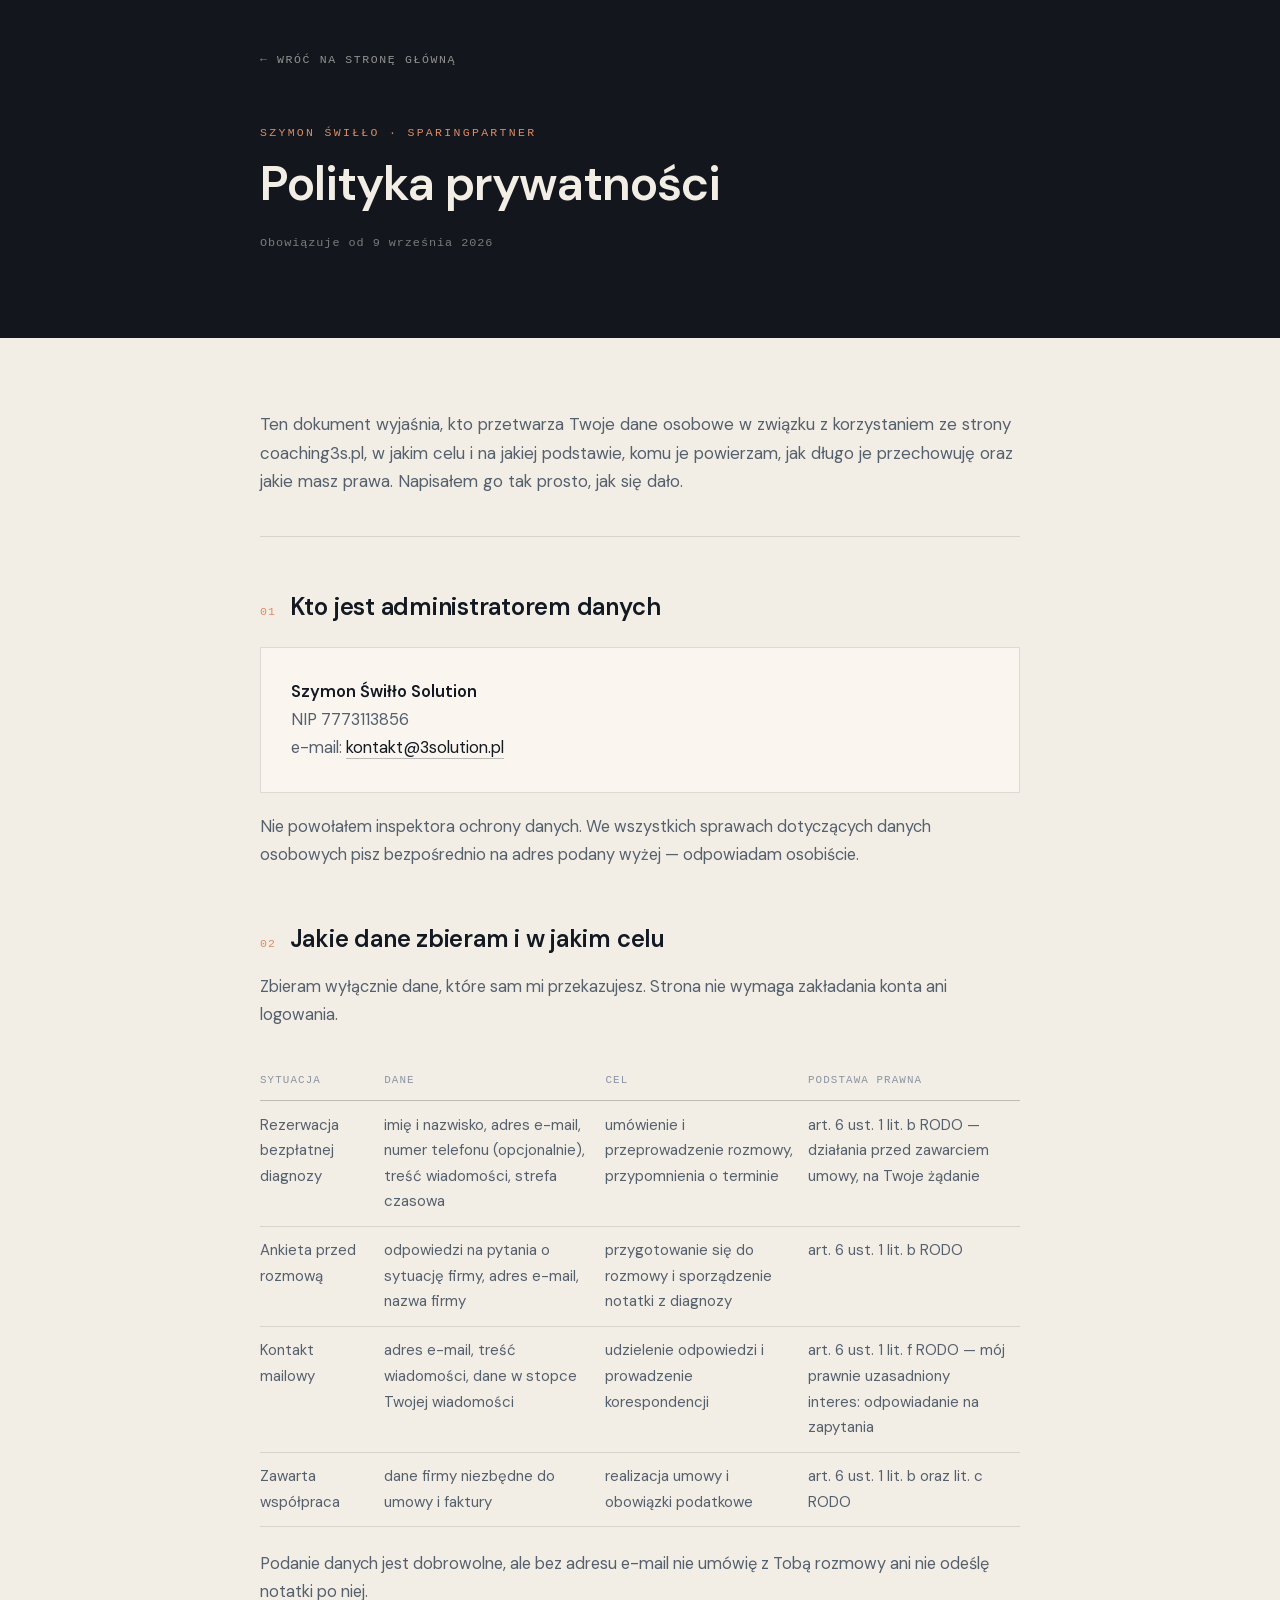
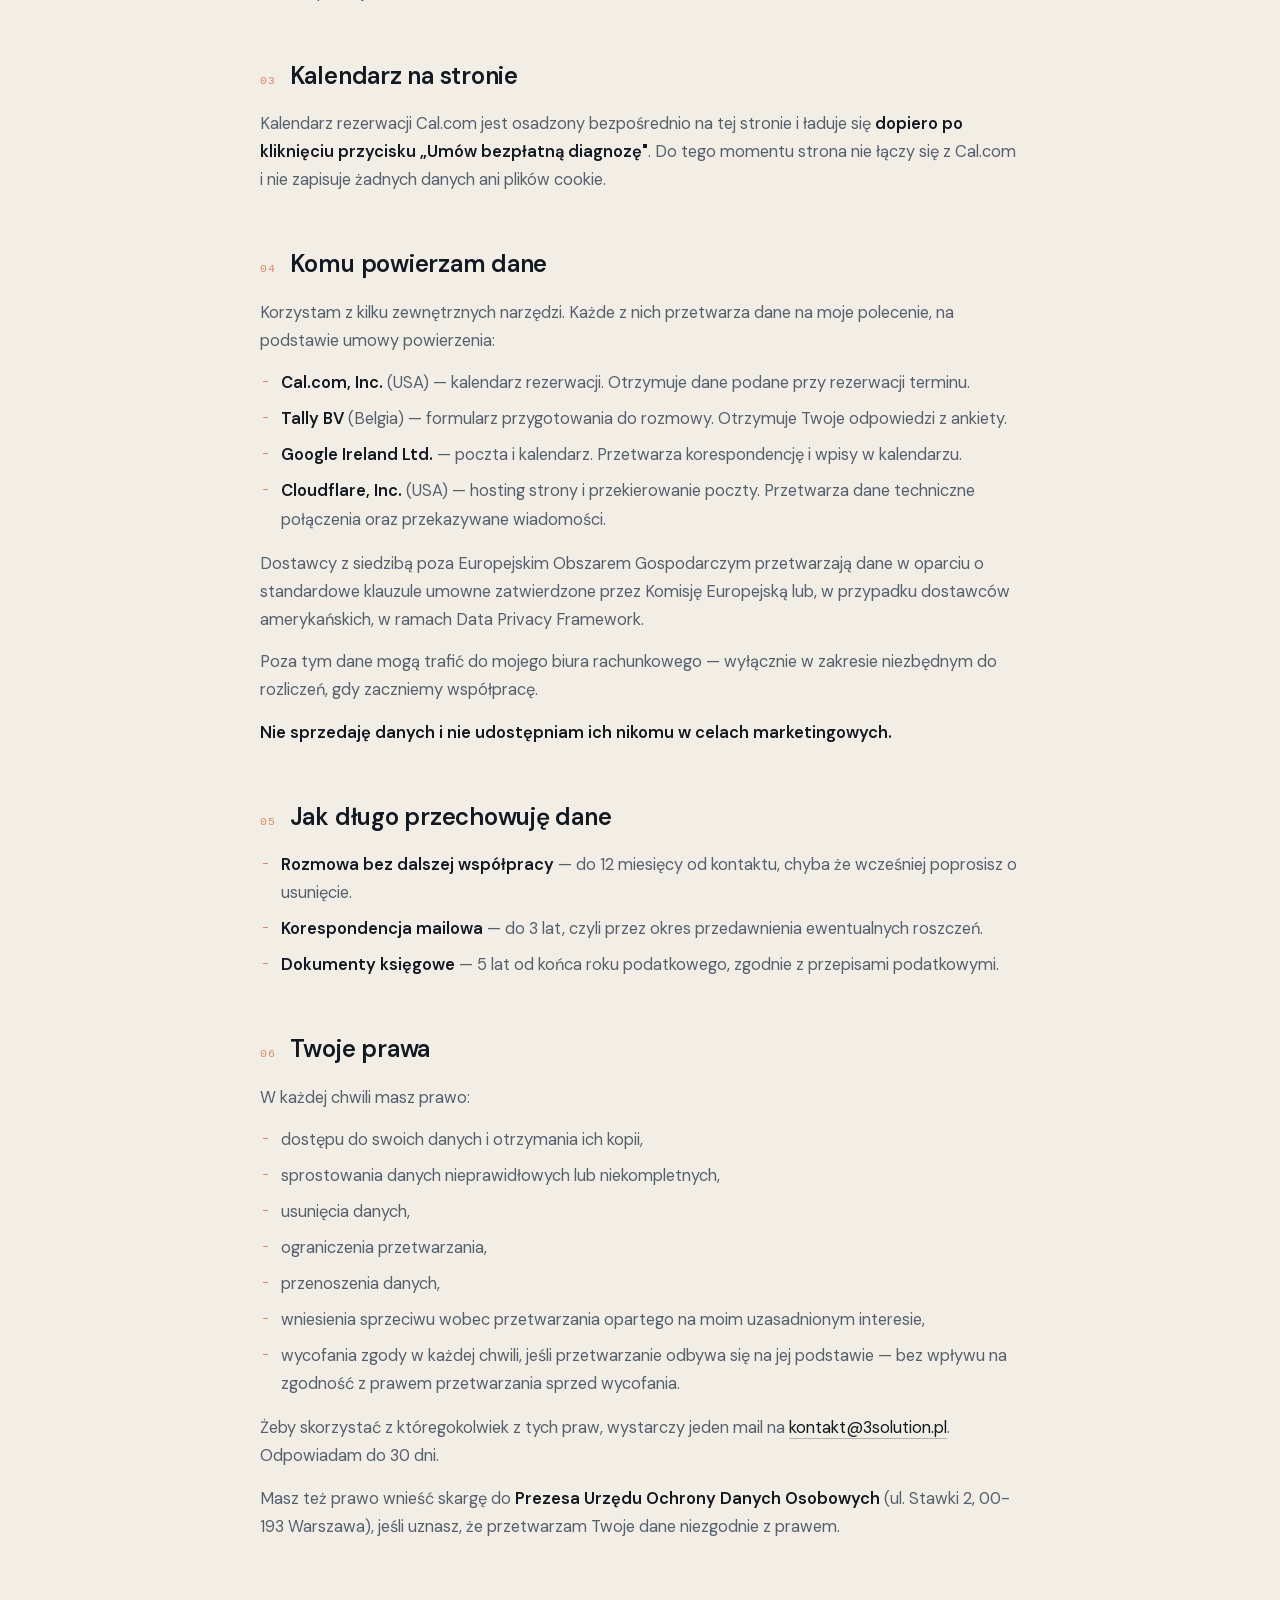
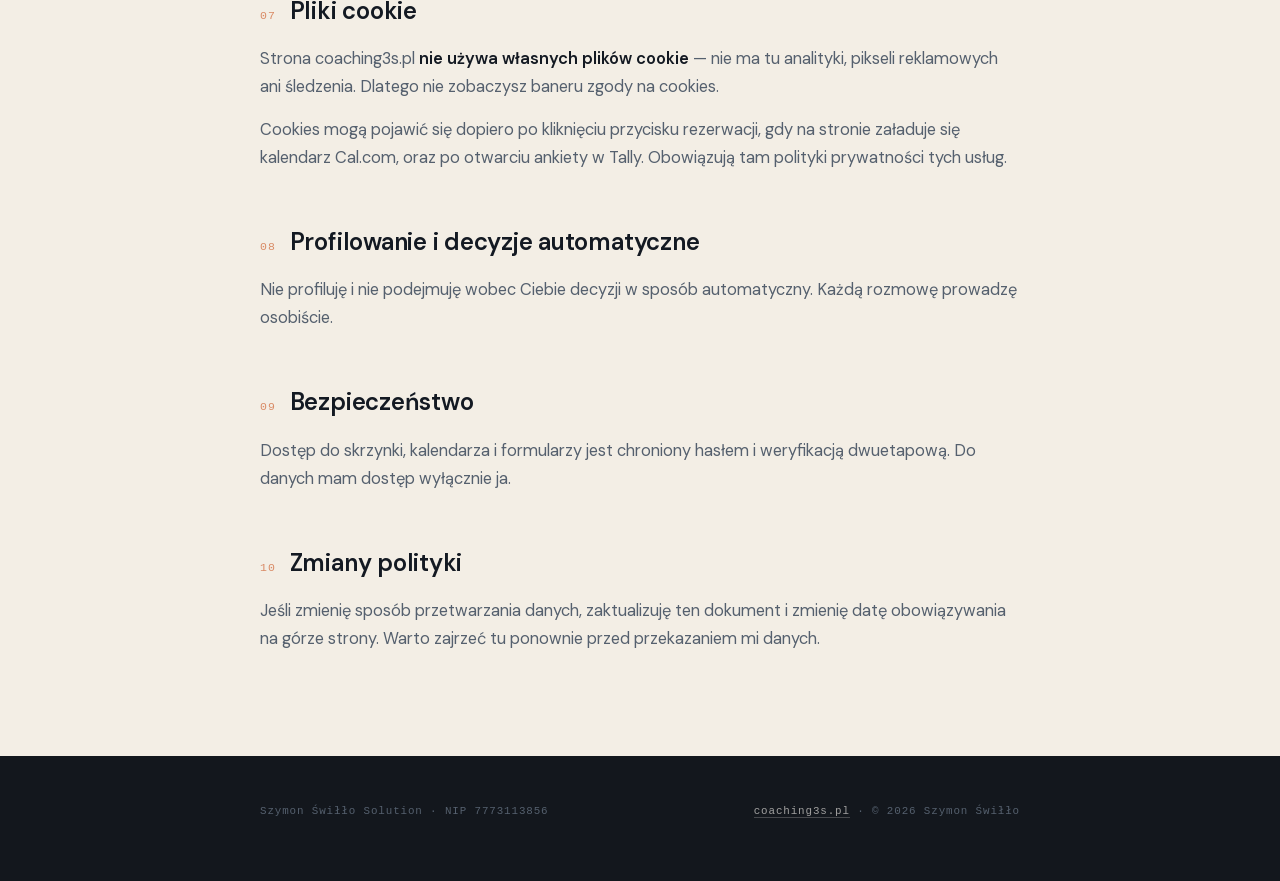
==== polityka-prywatnosci.html @ 1c5eb0c3 "Kalendarz Cal.com (ladowany po kliknieciu), polityka prywatnosci, stopka z danymi firmy" ====
<!DOCTYPE html>
<html lang="pl">
<head>
<meta charset="UTF-8">
<meta name="viewport" content="width=device-width, initial-scale=1.0">
<title>Polityka prywatności | Szymon Świłło · coaching3s.pl</title>
<meta name="description" content="Polityka prywatności serwisu coaching3s.pl — kto przetwarza dane, w jakim celu, jak długo i jakie masz prawa.">
<meta name="robots" content="index, follow">
<link rel="icon" type="image/svg+xml" href="data:image/svg+xml,%3Csvg%20xmlns%3D%22http%3A//www.w3.org/2000/svg%22%20viewBox%3D%220%200%20100%20100%22%3E%3Crect%20width%3D%22100%22%20height%3D%22100%22%20rx%3D%2214%22%20fill%3D%22%230A1727%22/%3E%3Cpath%20d%3D%22M50%2016%2088%2050%2050%2084%2012%2050Z%22%20fill%3D%22%23C8873F%22/%3E%3Ccircle%20cx%3D%2250%22%20cy%3D%2234%22%20r%3D%229%22%20fill%3D%22%230A1727%22/%3E%3C/svg%3E">
<link rel="canonical" href="https://coaching3s.pl/polityka-prywatnosci.html">
<link rel="preconnect" href="https://fonts.googleapis.com">
<link rel="preconnect" href="https://fonts.gstatic.com" crossorigin>
<link href="https://fonts.googleapis.com/css2?family=Archivo:wght@400;500;600;700&family=IBM+Plex+Mono:wght@400;500&family=Inter:wght@400;500;600&display=swap" rel="stylesheet">
<style>
/* latin-ext */
@font-face {
  font-family: 'DM Sans';
  font-style: normal;
  font-weight: 100 1000;
  font-display: swap;
  src: url(/fonts/dm-sans-f6298972.woff2) format('woff2');
  unicode-range: U+0100-02BA, U+02BD-02C5, U+02C7-02CC, U+02CE-02D7, U+02DD-02FF, U+0304, U+0308, U+0329, U+1D00-1DBF, U+1E00-1E9F, U+1EF2-1EFF, U+2020, U+20A0-20AB, U+20AD-20C0, U+2113, U+2C60-2C7F, U+A720-A7FF;
}
/* latin */
@font-face {
  font-family: 'DM Sans';
  font-style: normal;
  font-weight: 100 1000;
  font-display: swap;
  src: url(/fonts/dm-sans-151a53ae.woff2) format('woff2');
  unicode-range: U+0000-00FF, U+0131, U+0152-0153, U+02BB-02BC, U+02C6, U+02DA, U+02DC, U+0304, U+0308, U+0329, U+2000-206F, U+20AC, U+2122, U+2191, U+2193, U+2212, U+2215, U+FEFF, U+FFFD;
}

@font-face {
  font-family: 'DM Sans Fallback';
  src: local("Arial");
  ascent-override: 94.90%;
  descent-override: 29.66%;
  line-gap-override: 0.00%;
  size-adjust: 104.53%;
}



:root{
  --noc:#13171D; --granat-3:#242B34; --zloto:#D98B66;
  --krem:#F3EEE5; --krem-2:#FAF6EF;
  --ink:#131922; --ink-2:#55606E; --ink-3:#8A94A2;
  --linia:rgba(19,25,34,.12); --linia-j:rgba(249,246,240,.14);
  --disp:'DM Sans',system-ui,sans-serif;
  --sans:'DM Sans',system-ui,-apple-system,'Segoe UI',Roboto,sans-serif;
  --mono:'Geist Mono',ui-monospace,SFMono-Regular,Menlo,monospace;
}
*{margin:0;padding:0;box-sizing:border-box}
html{scroll-behavior:smooth;-webkit-text-size-adjust:100%}
body{background:var(--krem);color:var(--ink);font-family:var(--sans);
  font-size:16.5px;line-height:1.7;-webkit-font-smoothing:antialiased}
.wrap{width:min(760px,90vw);margin:0 auto}

header.gora{background:var(--noc);color:var(--krem);padding:clamp(30px,4vw,44px) 0 clamp(44px,6vw,70px)}
.pow{display:inline-flex;align-items:center;gap:9px;font-family:var(--mono);font-size:.72rem;
  letter-spacing:.14em;text-transform:uppercase;color:rgba(249,246,240,.55);
  text-decoration:none;transition:color .2s;margin-bottom:clamp(30px,5vw,52px)}
.pow:hover{color:var(--krem)}
.et{display:block;font-family:var(--mono);font-size:.72rem;letter-spacing:.20em;
  text-transform:uppercase;color:var(--zloto);margin-bottom:1rem}
h1{font-family:var(--disp);font-weight:600;font-size:clamp(2rem,4.6vw,3rem);
  line-height:1.1;letter-spacing:-.02em}
.data{margin-top:1.4rem;font-family:var(--mono);font-size:.74rem;letter-spacing:.08em;
  color:rgba(249,246,240,.45)}

main{padding:clamp(46px,6vw,72px) 0 clamp(56px,7vw,88px)}
.wstep{font-size:1.06rem;color:var(--ink-2);padding-bottom:clamp(28px,4vw,40px);
  border-bottom:1px solid var(--linia)}
h2{font-family:var(--disp);font-weight:600;font-size:clamp(1.2rem,2.4vw,1.5rem);
  letter-spacing:-.01em;margin:clamp(34px,4.5vw,50px) 0 .85rem;display:flex;gap:.85rem;align-items:baseline}
h2 em{font-family:var(--mono);font-style:normal;font-size:.72rem;font-weight:500;
  letter-spacing:.1em;color:var(--zloto);flex:none;padding-top:.3rem}
h3{font-family:var(--sans);font-weight:600;font-size:1rem;margin:1.5rem 0 .4rem}
p{margin-bottom:.9rem;color:var(--ink-2)}
p strong,li strong{color:var(--ink);font-weight:600}
ul{margin:0 0 1rem;padding-left:0;list-style:none}
li{position:relative;padding-left:1.3rem;margin-bottom:.5rem;color:var(--ink-2)}
li:before{content:'';position:absolute;left:.2rem;top:.72em;width:5px;height:1px;background:var(--zloto)}
a{color:var(--ink);text-decoration:none;border-bottom:1px solid rgba(19,25,34,.28);transition:border-color .2s}
a:hover{border-bottom-color:var(--ink)}
.karta{background:var(--krem-2);border:1px solid var(--linia);padding:clamp(22px,3vw,30px);margin:1.2rem 0}
.karta p:last-child{margin-bottom:0}
table{width:100%;border-collapse:collapse;margin:1rem 0 1.4rem;font-size:.94rem}
th,td{text-align:left;padding:.7rem .9rem .7rem 0;border-bottom:1px solid var(--linia);vertical-align:top}
th{font-family:var(--mono);font-size:.68rem;letter-spacing:.1em;text-transform:uppercase;
  color:var(--ink-3);font-weight:500;border-bottom-color:rgba(19,25,34,.24)}
td{color:var(--ink-2)}
.tab-obud{overflow-x:auto}

footer{background:var(--noc);color:rgba(249,246,240,.45);padding:clamp(32px,4vw,46px) 0;
  font-family:var(--mono);font-size:.68rem;letter-spacing:.08em}
footer a{color:rgba(249,246,240,.62);border-bottom-color:rgba(249,246,240,.22)}
footer a:hover{color:var(--krem);border-bottom-color:var(--krem)}
.st{display:flex;justify-content:space-between;gap:20px;flex-wrap:wrap}
</style>
</head>
<body>

<header class="gora">
  <div class="wrap">
    <a href="/" class="pow">&larr; Wróć na stronę główną</a>
    <span class="et">Szymon Świłło · Sparingpartner</span>
    <h1>Polityka prywatności</h1>
    <p class="data">Obowiązuje od 9 września 2026</p>
  </div>
</header>

<main>
  <div class="wrap">

    <p class="wstep">Ten dokument wyjaśnia, kto przetwarza Twoje dane osobowe w związku z korzystaniem
    ze strony coaching3s.pl, w jakim celu i na jakiej podstawie, komu je powierzam, jak długo je przechowuję
    oraz jakie masz prawa. Napisałem go tak prosto, jak się dało.</p>

    <h2><em>01</em>Kto jest administratorem danych</h2>
    <div class="karta">
      <p><strong>Szymon Świłło Solution</strong><br>
      NIP 7773113856<br>
      e-mail: <a href="mailto:kontakt@3solution.pl">kontakt@3solution.pl</a></p>
    </div>
    <p>Nie powołałem inspektora ochrony danych. We wszystkich sprawach dotyczących danych
    osobowych pisz bezpośrednio na adres podany wyżej — odpowiadam osobiście.</p>

    <h2><em>02</em>Jakie dane zbieram i w jakim celu</h2>
    <p>Zbieram wyłącznie dane, które sam mi przekazujesz. Strona nie wymaga zakładania konta
    ani logowania.</p>

    <div class="tab-obud">
      <table>
        <thead><tr><th>Sytuacja</th><th>Dane</th><th>Cel</th><th>Podstawa prawna</th></tr></thead>
        <tbody>
          <tr>
            <td>Rezerwacja bezpłatnej diagnozy</td>
            <td>imię i nazwisko, adres e-mail, numer telefonu (opcjonalnie), treść wiadomości,
            strefa czasowa</td>
            <td>umówienie i przeprowadzenie rozmowy, przypomnienia o terminie</td>
            <td>art. 6 ust. 1 lit. b RODO — działania przed zawarciem umowy, na Twoje żądanie</td>
          </tr>
          <tr>
            <td>Ankieta przed rozmową</td>
            <td>odpowiedzi na pytania o sytuację firmy, adres e-mail, nazwa firmy</td>
            <td>przygotowanie się do rozmowy i sporządzenie notatki z diagnozy</td>
            <td>art. 6 ust. 1 lit. b RODO</td>
          </tr>
          <tr>
            <td>Kontakt mailowy</td>
            <td>adres e-mail, treść wiadomości, dane w stopce Twojej wiadomości</td>
            <td>udzielenie odpowiedzi i prowadzenie korespondencji</td>
            <td>art. 6 ust. 1 lit. f RODO — mój prawnie uzasadniony interes: odpowiadanie na zapytania</td>
          </tr>
          <tr>
            <td>Zawarta współpraca</td>
            <td>dane firmy niezbędne do umowy i faktury</td>
            <td>realizacja umowy i obowiązki podatkowe</td>
            <td>art. 6 ust. 1 lit. b oraz lit. c RODO</td>
          </tr>
        </tbody>
      </table>
    </div>

    <p>Podanie danych jest dobrowolne, ale bez adresu e-mail nie umówię z Tobą rozmowy
    ani nie odeślę notatki po niej.</p>

    <h2><em>03</em>Kalendarz na stronie</h2>
    <p>Kalendarz rezerwacji Cal.com jest osadzony bezpośrednio na tej stronie i ładuje się
    <strong>dopiero po kliknięciu przycisku „Umów bezpłatną diagnozę"</strong>. Do tego momentu
    strona nie łączy się z Cal.com i nie zapisuje żadnych danych ani plików cookie.</p>

    <h2><em>04</em>Komu powierzam dane</h2>
    <p>Korzystam z kilku zewnętrznych narzędzi. Każde z nich przetwarza dane na moje polecenie,
    na podstawie umowy powierzenia:</p>
    <ul>
      <li><strong>Cal.com, Inc.</strong> (USA) — kalendarz rezerwacji. Otrzymuje dane
      podane przy rezerwacji terminu.</li>
      <li><strong>Tally BV</strong> (Belgia) — formularz przygotowania do rozmowy.
      Otrzymuje Twoje odpowiedzi z ankiety.</li>
      <li><strong>Google Ireland Ltd.</strong> — poczta i kalendarz. Przetwarza korespondencję
      i wpisy w kalendarzu.</li>
      <li><strong>Cloudflare, Inc.</strong> (USA) — hosting strony i przekierowanie poczty.
      Przetwarza dane techniczne połączenia oraz przekazywane wiadomości.</li>
    </ul>
    <p>Dostawcy z siedzibą poza Europejskim Obszarem Gospodarczym przetwarzają dane w oparciu
    o standardowe klauzule umowne zatwierdzone przez Komisję Europejską lub, w przypadku
    dostawców amerykańskich, w ramach Data Privacy Framework.</p>
    <p>Poza tym dane mogą trafić do mojego biura rachunkowego — wyłącznie w zakresie
    niezbędnym do rozliczeń, gdy zaczniemy współpracę.</p>
    <p><strong>Nie sprzedaję danych i nie udostępniam ich nikomu w celach marketingowych.</strong></p>

    <h2><em>05</em>Jak długo przechowuję dane</h2>
    <ul>
      <li><strong>Rozmowa bez dalszej współpracy</strong> — do 12 miesięcy od kontaktu,
      chyba że wcześniej poprosisz o usunięcie.</li>
      <li><strong>Korespondencja mailowa</strong> — do 3 lat, czyli przez okres przedawnienia
      ewentualnych roszczeń.</li>
      <li><strong>Dokumenty księgowe</strong> — 5 lat od końca roku podatkowego,
      zgodnie z przepisami podatkowymi.</li>
    </ul>

    <h2><em>06</em>Twoje prawa</h2>
    <p>W każdej chwili masz prawo:</p>
    <ul>
      <li>dostępu do swoich danych i otrzymania ich kopii,</li>
      <li>sprostowania danych nieprawidłowych lub niekompletnych,</li>
      <li>usunięcia danych,</li>
      <li>ograniczenia przetwarzania,</li>
      <li>przenoszenia danych,</li>
      <li>wniesienia sprzeciwu wobec przetwarzania opartego na moim uzasadnionym interesie,</li>
      <li>wycofania zgody w każdej chwili, jeśli przetwarzanie odbywa się na jej podstawie —
      bez wpływu na zgodność z prawem przetwarzania sprzed wycofania.</li>
    </ul>
    <p>Żeby skorzystać z któregokolwiek z tych praw, wystarczy jeden mail na
    <a href="mailto:kontakt@3solution.pl">kontakt@3solution.pl</a>. Odpowiadam do 30 dni.</p>
    <p>Masz też prawo wnieść skargę do <strong>Prezesa Urzędu Ochrony Danych Osobowych</strong>
    (ul. Stawki 2, 00-193 Warszawa), jeśli uznasz, że przetwarzam Twoje dane niezgodnie z prawem.</p>

    <h2><em>07</em>Pliki cookie</h2>
    <p>Strona coaching3s.pl <strong>nie używa własnych plików cookie</strong> — nie ma tu analityki,
    pikseli reklamowych ani śledzenia. Dlatego nie zobaczysz baneru zgody na cookies.</p>
    <p>Cookies mogą pojawić się dopiero po kliknięciu przycisku rezerwacji, gdy na stronie
    załaduje się kalendarz Cal.com, oraz po otwarciu ankiety w Tally. Obowiązują tam polityki
    prywatności tych usług.</p>

    <h2><em>08</em>Profilowanie i decyzje automatyczne</h2>
    <p>Nie profiluję i nie podejmuję wobec Ciebie decyzji w sposób automatyczny.
    Każdą rozmowę prowadzę osobiście.</p>

    <h2><em>09</em>Bezpieczeństwo</h2>
    <p>Dostęp do skrzynki, kalendarza i formularzy jest chroniony hasłem i weryfikacją
    dwuetapową. Do danych mam dostęp wyłącznie ja.</p>

    <h2><em>10</em>Zmiany polityki</h2>
    <p>Jeśli zmienię sposób przetwarzania danych, zaktualizuję ten dokument i zmienię datę
    obowiązywania na górze strony. Warto zajrzeć tu ponownie przed przekazaniem mi danych.</p>

  </div>
</main>

<footer>
  <div class="wrap st">
    <p>Szymon Świłło Solution · NIP 7773113856</p>
    <p><a href="/">coaching3s.pl</a> · &copy; 2026 Szymon Świłło</p>
  </div>
</footer>

</body>
</html>
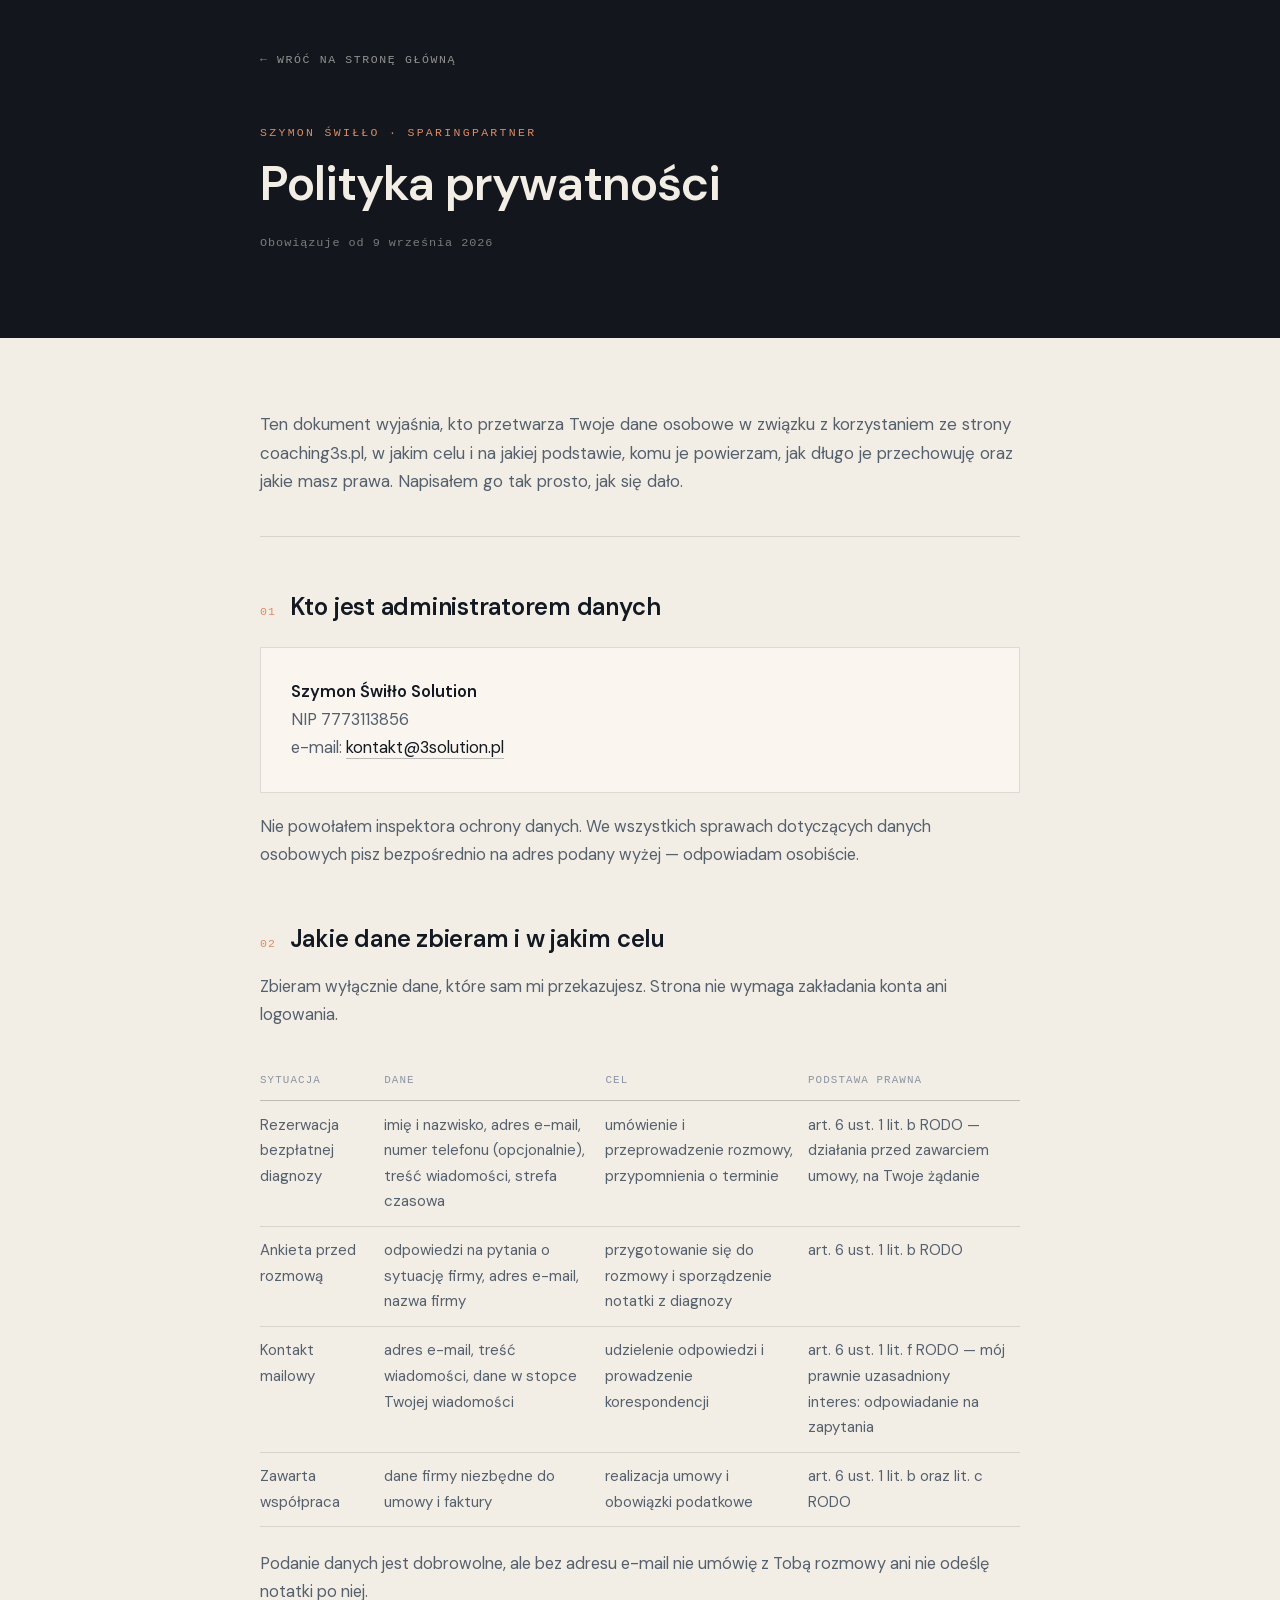
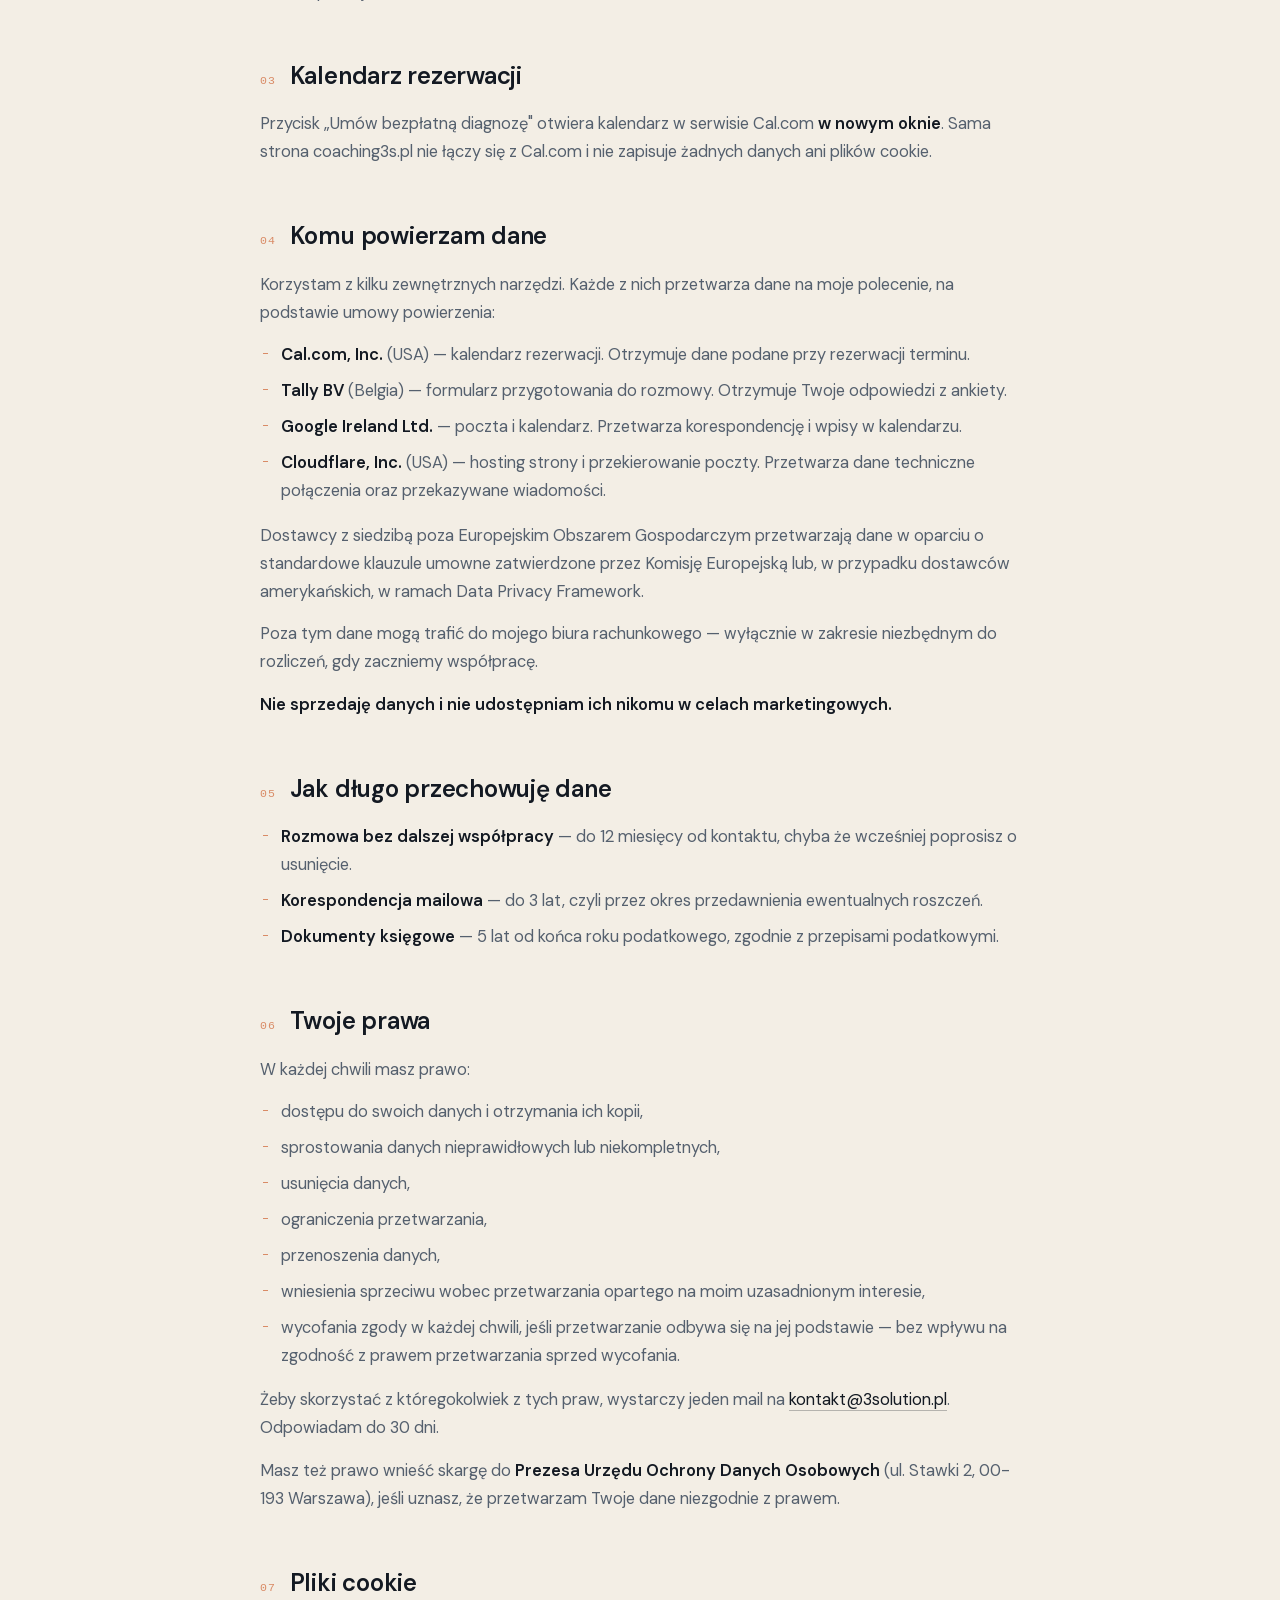
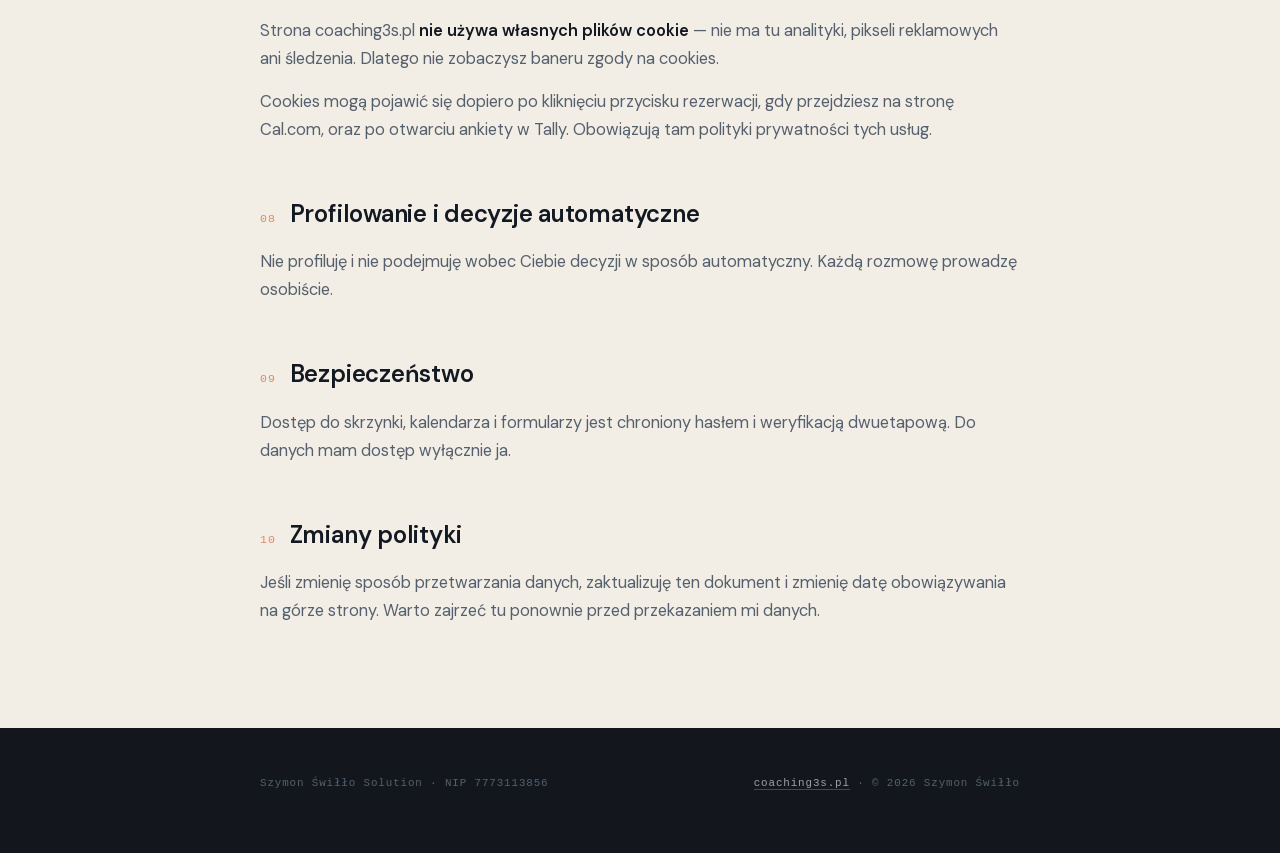
==== commit 55ab6ea2: "Przycisk otwiera kalendarz Cal.com w nowym oknie, bez osadzonego kalendarza" ====
--- a/polityka-prywatnosci.html
+++ b/polityka-prywatnosci.html
@@ -167,10 +167,10 @@
     <p>Podanie danych jest dobrowolne, ale bez adresu e-mail nie umówię z Tobą rozmowy
     ani nie odeślę notatki po niej.</p>
 
-    <h2><em>03</em>Kalendarz na stronie</h2>
-    <p>Kalendarz rezerwacji Cal.com jest osadzony bezpośrednio na tej stronie i ładuje się
-    <strong>dopiero po kliknięciu przycisku „Umów bezpłatną diagnozę"</strong>. Do tego momentu
-    strona nie łączy się z Cal.com i nie zapisuje żadnych danych ani plików cookie.</p>
+    <h2><em>03</em>Kalendarz rezerwacji</h2>
+    <p>Przycisk „Umów bezpłatną diagnozę" otwiera kalendarz w serwisie Cal.com
+    <strong>w nowym oknie</strong>. Sama strona coaching3s.pl nie łączy się z Cal.com
+    i nie zapisuje żadnych danych ani plików cookie.</p>
 
     <h2><em>04</em>Komu powierzam dane</h2>
     <p>Korzystam z kilku zewnętrznych narzędzi. Każde z nich przetwarza dane na moje polecenie,
@@ -222,9 +222,9 @@
     <h2><em>07</em>Pliki cookie</h2>
     <p>Strona coaching3s.pl <strong>nie używa własnych plików cookie</strong> — nie ma tu analityki,
     pikseli reklamowych ani śledzenia. Dlatego nie zobaczysz baneru zgody na cookies.</p>
-    <p>Cookies mogą pojawić się dopiero po kliknięciu przycisku rezerwacji, gdy na stronie
-    załaduje się kalendarz Cal.com, oraz po otwarciu ankiety w Tally. Obowiązują tam polityki
-    prywatności tych usług.</p>
+    <p>Cookies mogą pojawić się dopiero po kliknięciu przycisku rezerwacji, gdy przejdziesz
+    na stronę Cal.com, oraz po otwarciu ankiety w Tally. Obowiązują tam polityki prywatności
+    tych usług.</p>
 
     <h2><em>08</em>Profilowanie i decyzje automatyczne</h2>
     <p>Nie profiluję i nie podejmuję wobec Ciebie decyzji w sposób automatyczny.
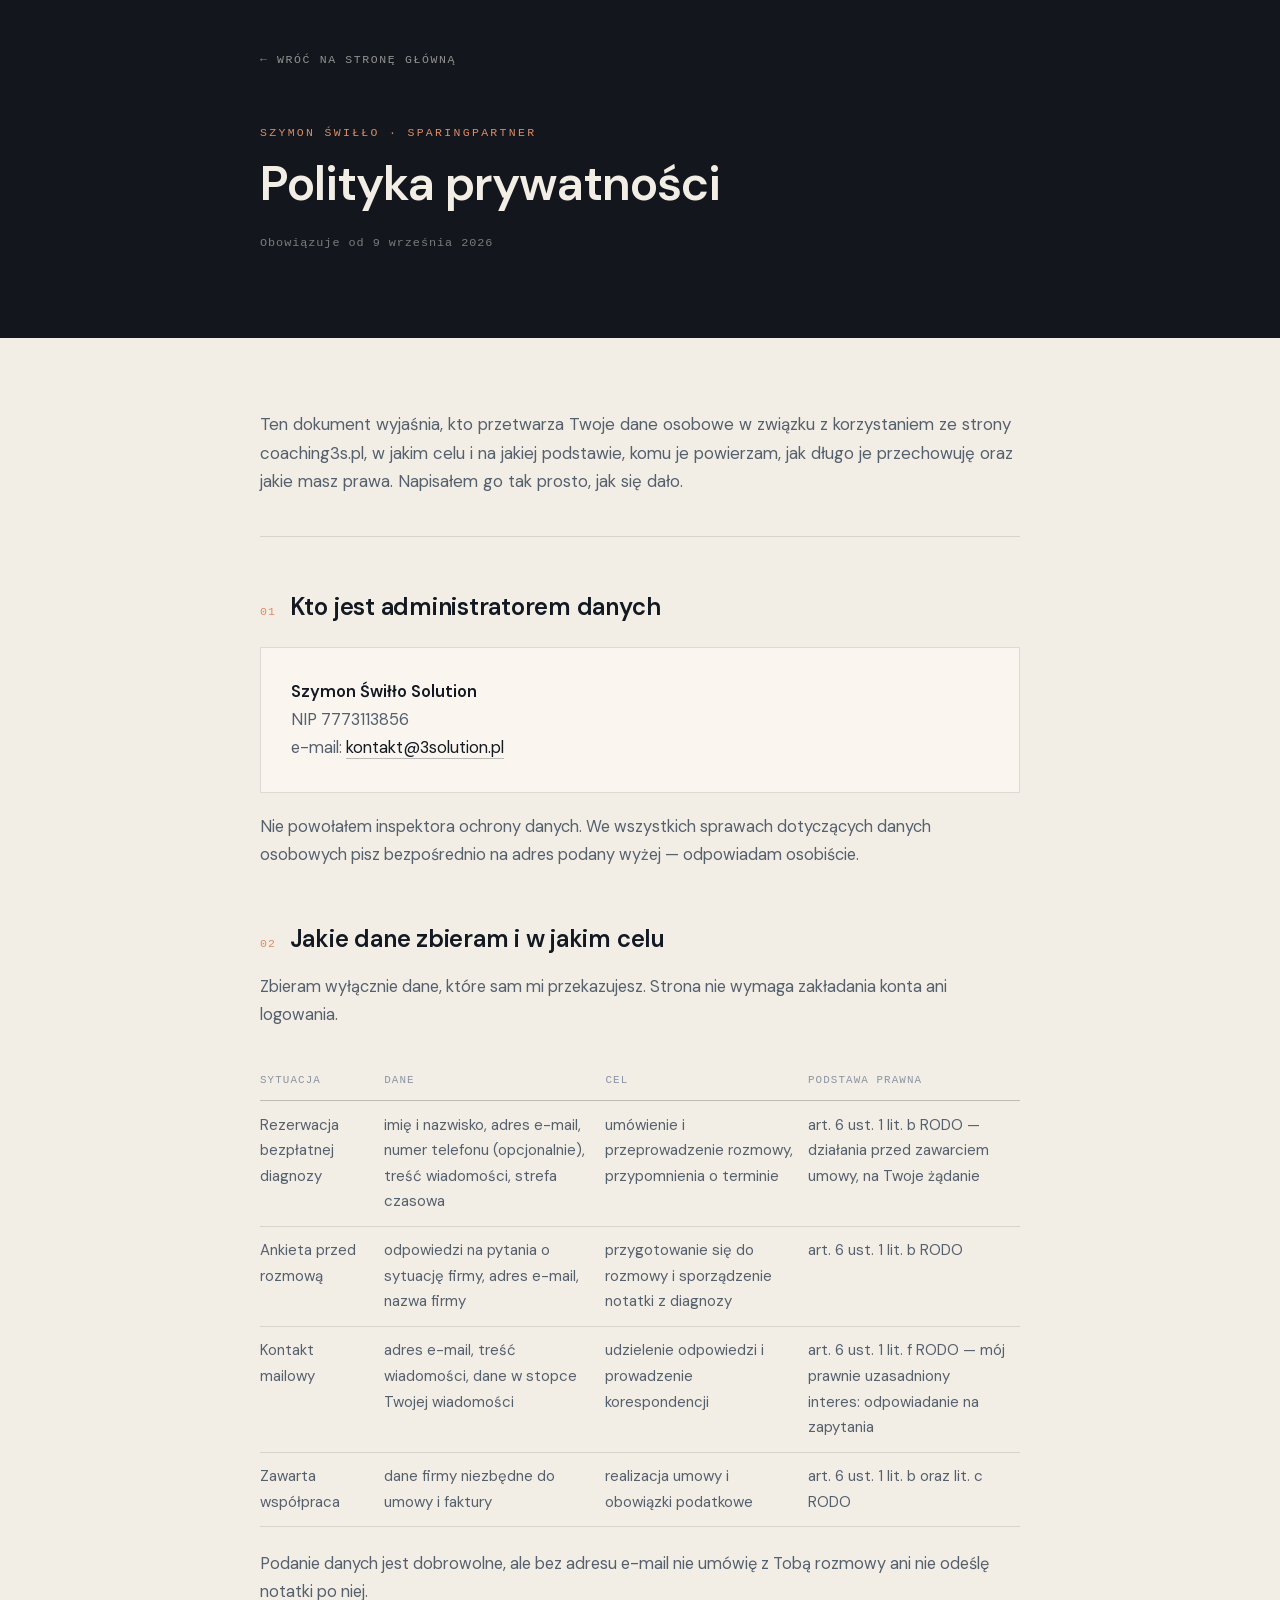
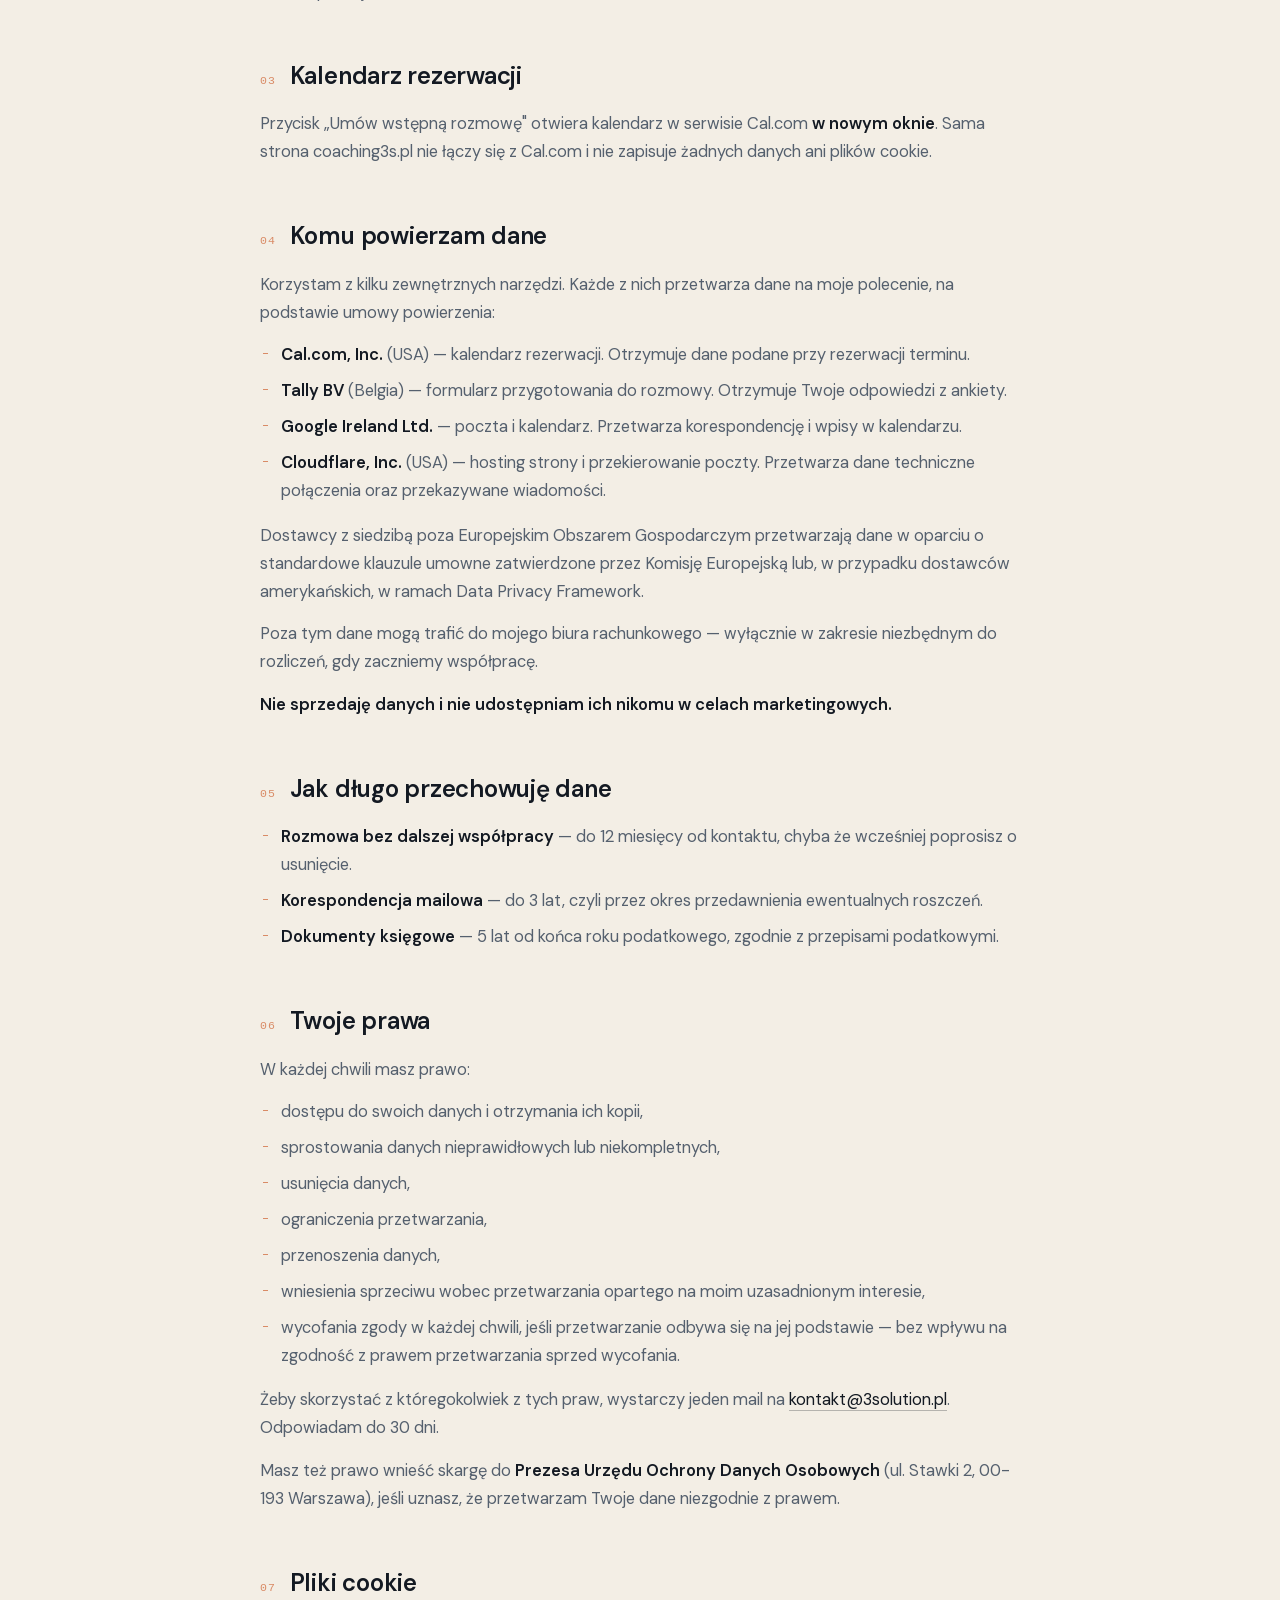
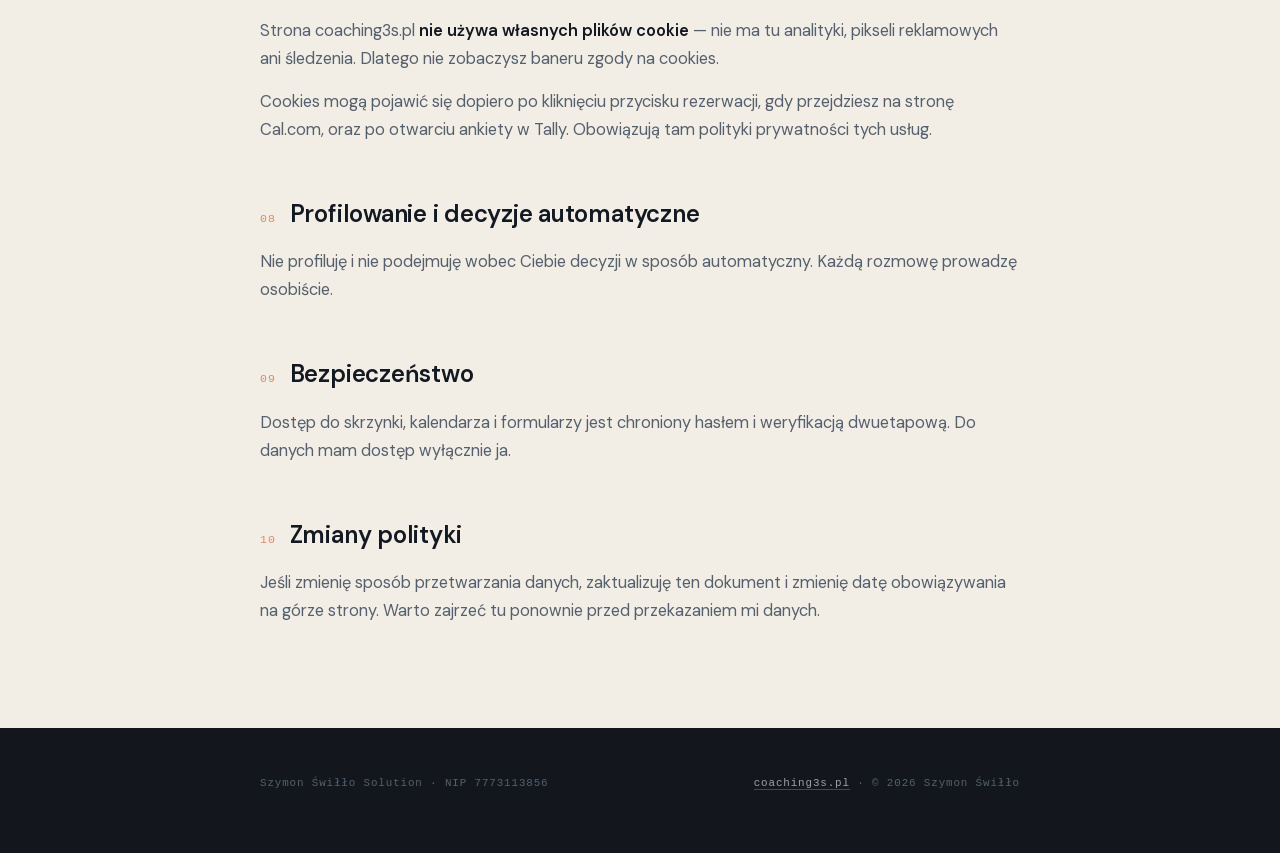
==== commit d97a7c74: "Przyciski i opisy: wstepna rozmowa zamiast bezplatnej diagnozy" ====
--- a/polityka-prywatnosci.html
+++ b/polityka-prywatnosci.html
@@ -6,7 +6,8 @@
 <title>Polityka prywatności | Szymon Świłło · coaching3s.pl</title>
 <meta name="description" content="Polityka prywatności serwisu coaching3s.pl — kto przetwarza dane, w jakim celu, jak długo i jakie masz prawa.">
 <meta name="robots" content="index, follow">
-<link rel="icon" type="image/svg+xml" href="data:image/svg+xml,%3Csvg%20xmlns%3D%22http%3A//www.w3.org/2000/svg%22%20viewBox%3D%220%200%20100%20100%22%3E%3Crect%20width%3D%22100%22%20height%3D%22100%22%20rx%3D%2214%22%20fill%3D%22%230A1727%22/%3E%3Cpath%20d%3D%22M50%2016%2088%2050%2050%2084%2012%2050Z%22%20fill%3D%22%23C8873F%22/%3E%3Ccircle%20cx%3D%2250%22%20cy%3D%2234%22%20r%3D%229%22%20fill%3D%22%230A1727%22/%3E%3C/svg%3E">
+<link rel="icon" href="/favicon.ico" sizes="any">
+<link rel="icon" href="/favicon-32.png" type="image/png" sizes="32x32">
 <link rel="canonical" href="https://coaching3s.pl/polityka-prywatnosci.html">
 <link rel="preconnect" href="https://fonts.googleapis.com">
 <link rel="preconnect" href="https://fonts.gstatic.com" crossorigin>
@@ -168,7 +169,7 @@
     ani nie odeślę notatki po niej.</p>
 
     <h2><em>03</em>Kalendarz rezerwacji</h2>
-    <p>Przycisk „Umów bezpłatną diagnozę" otwiera kalendarz w serwisie Cal.com
+    <p>Przycisk „Umów wstępną rozmowę" otwiera kalendarz w serwisie Cal.com
     <strong>w nowym oknie</strong>. Sama strona coaching3s.pl nie łączy się z Cal.com
     i nie zapisuje żadnych danych ani plików cookie.</p>
 
